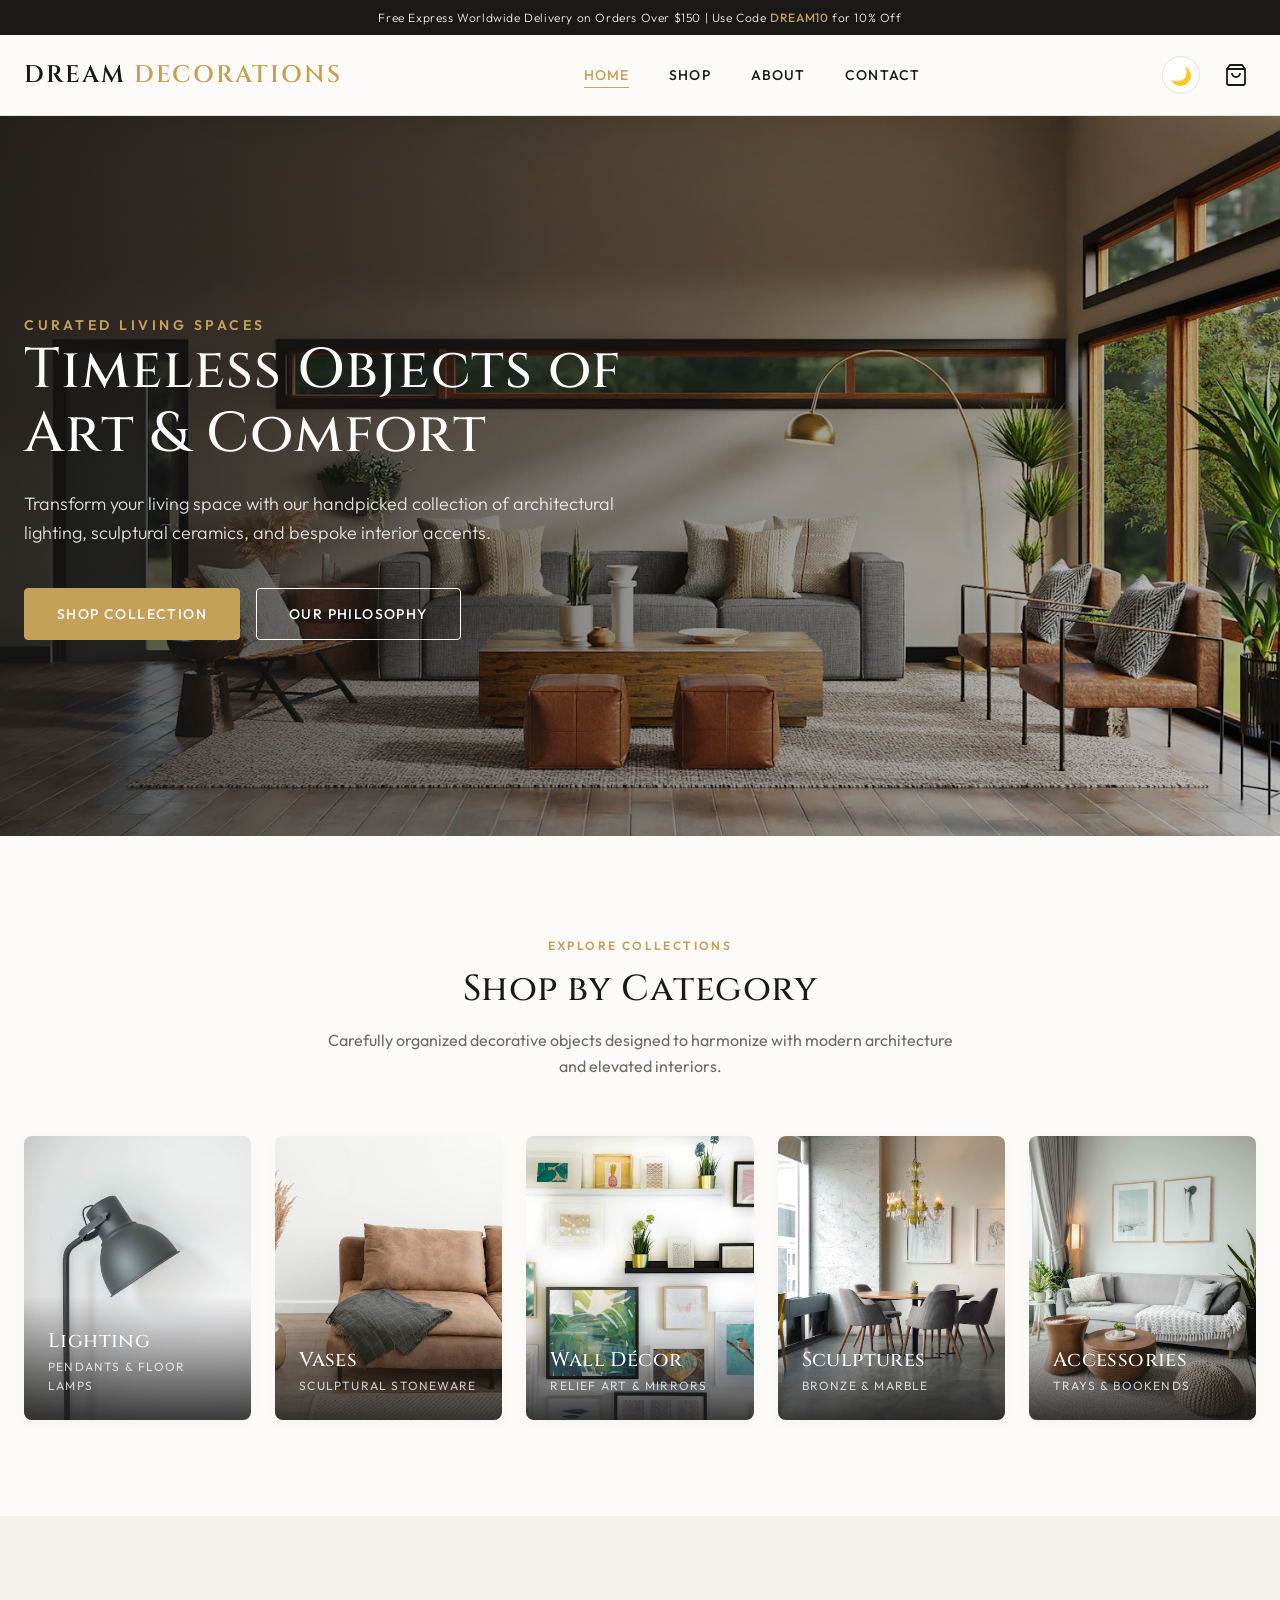
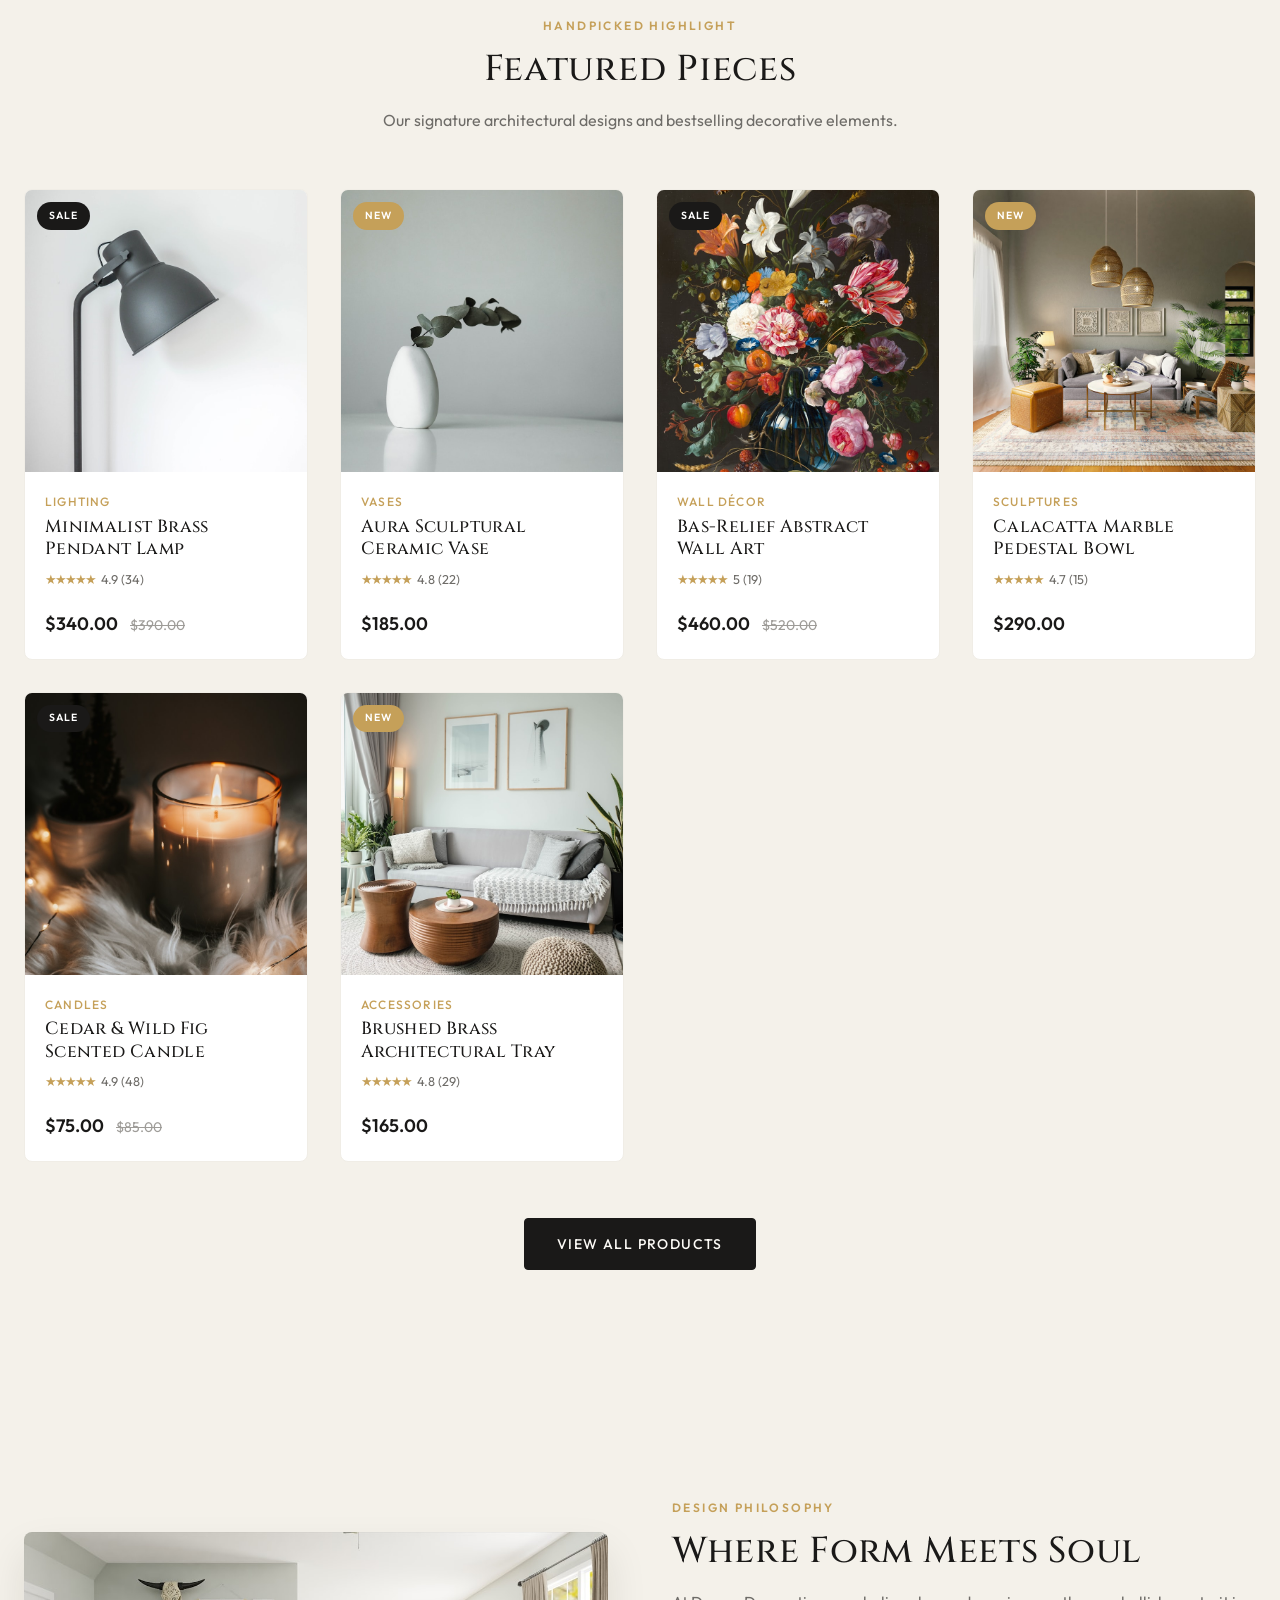
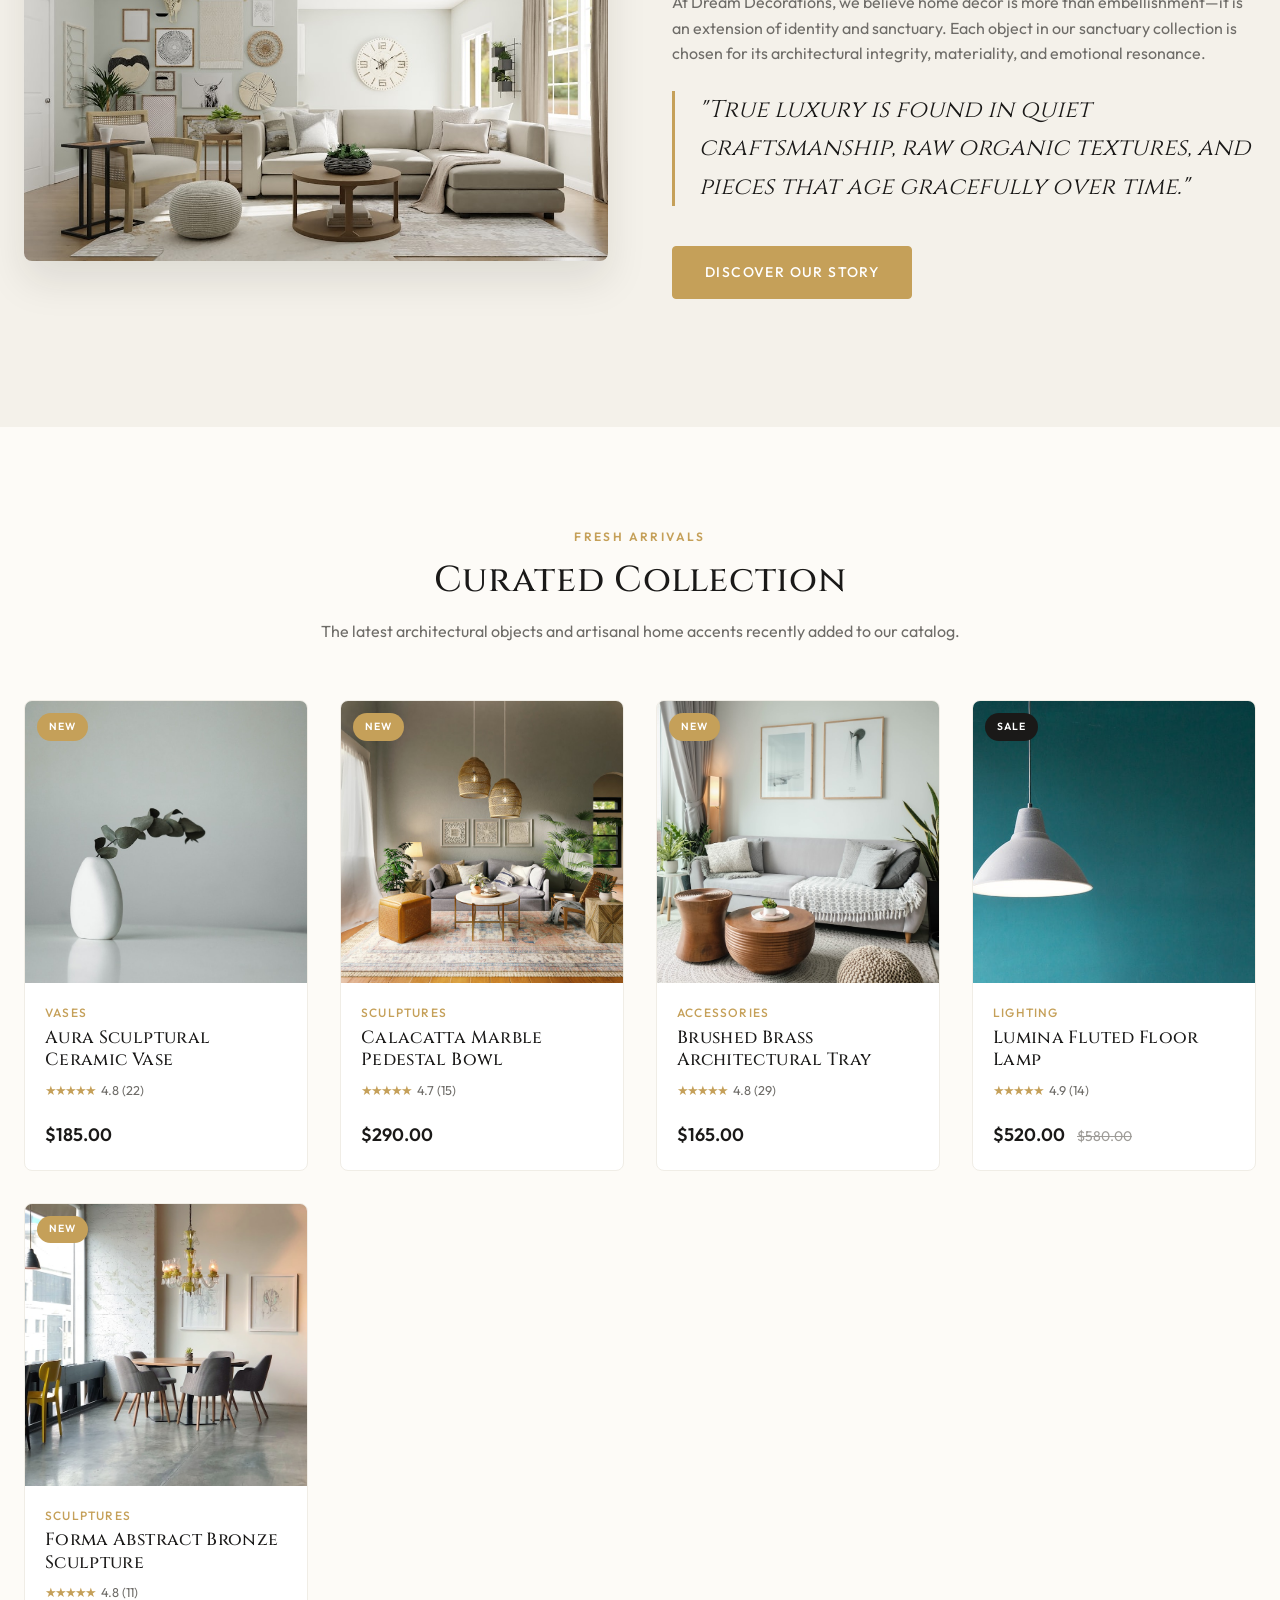
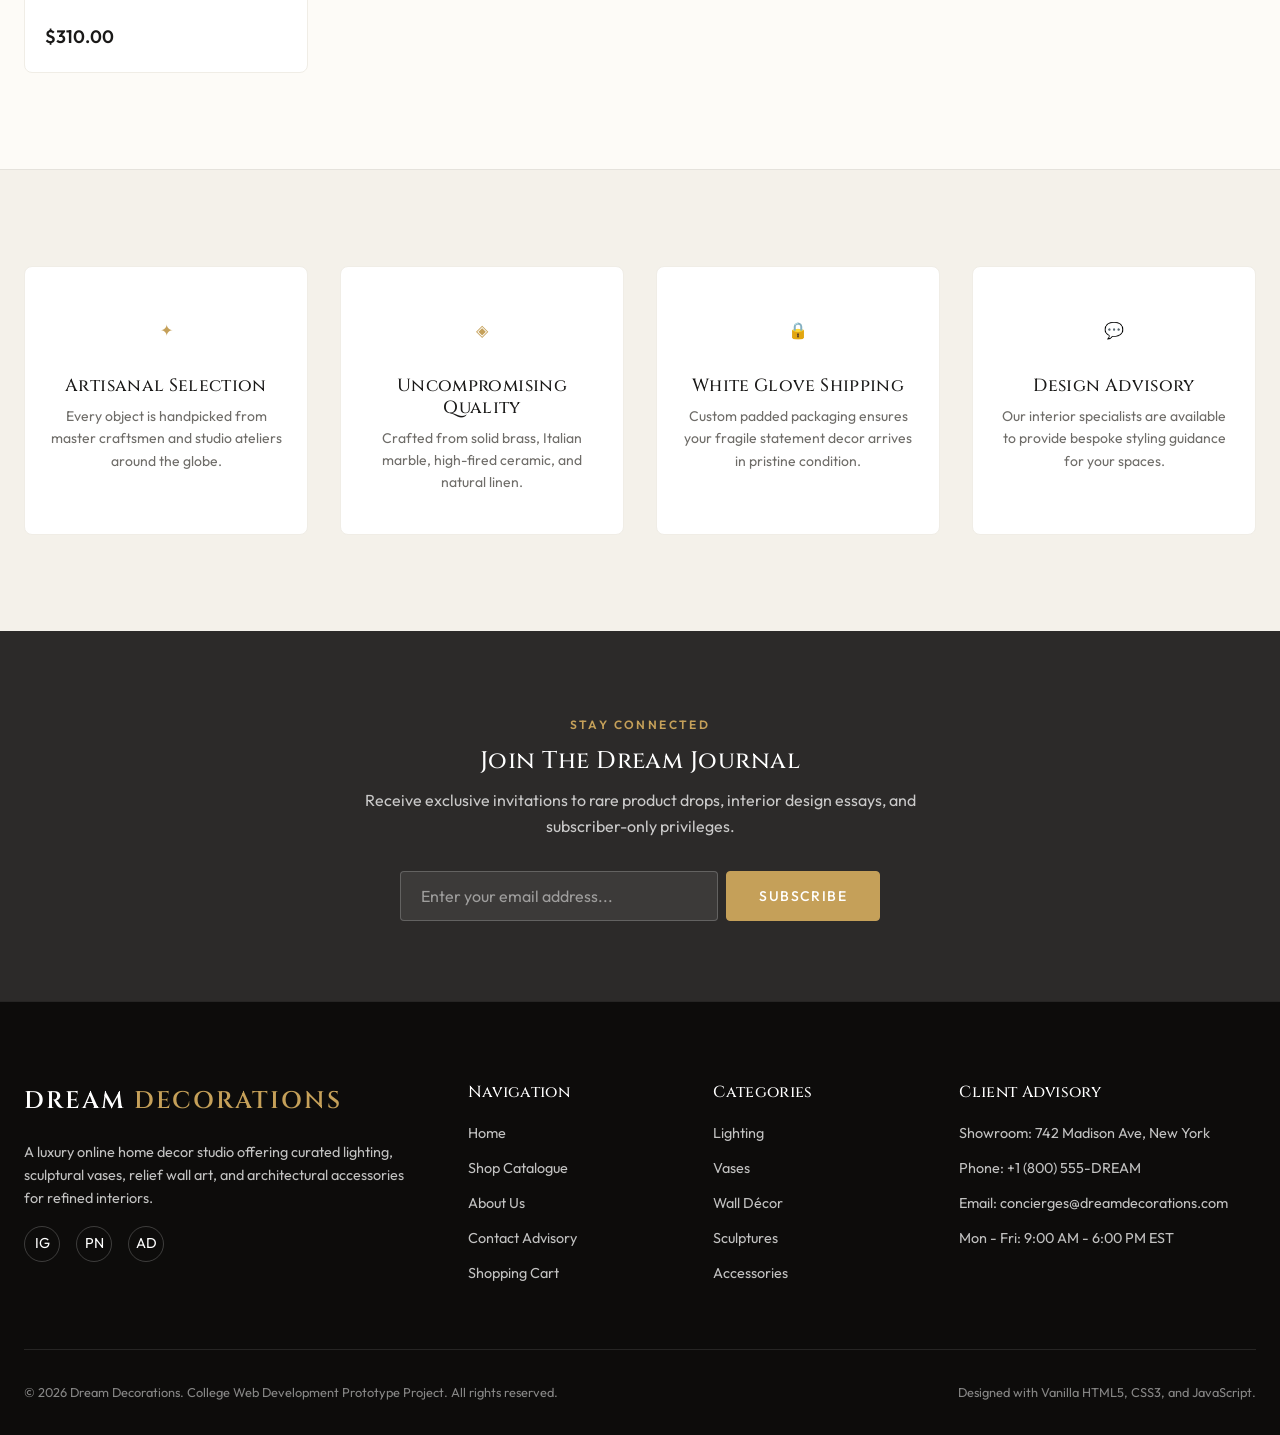
==== index.html @ 6056f44d "Add Dream Decorations website" ====
<!DOCTYPE html>
<html lang="en">
<head>
    <meta charset="UTF-8">
    <meta name="viewport" content="width=device-width, initial-scale=1.0">
    <title>Dream Decorations | Luxury Home Décor & Statement Interiors</title>
    <meta name="description" content="Discover curated decorative lighting, hand-crafted vases, architectural wall art, and luxury home accessories at Dream Decorations.">
    <link rel="stylesheet" href="css/style.css">
</head>
<body>

    <!-- Announcement Bar -->
    <div class="top-bar">
        Free Express Worldwide Delivery on Orders Over $150 | Use Code <strong>DREAM10</strong> for 10% Off
    </div>

    <!-- Header Navigation -->
    <header class="site-header">
        <div class="container">
            <nav class="navbar">
                <a href="index.html" class="brand-logo">
                    DREAM <span>DECORATIONS</span>
                </a>

                <ul class="nav-links">
                    <li><a href="index.html" class="nav-link active">Home</a></li>
                    <li><a href="shop.html" class="nav-link">Shop</a></li>
                    <li><a href="about.html" class="nav-link">About</a></li>
                    <li><a href="contact.html" class="nav-link">Contact</a></li>
                </ul>

                <div class="header-actions">
                    <button class="theme-toggle-btn" aria-label="Toggle Dark Mode" title="Toggle Dark Mode">🌙</button>
                    <a href="cart.html" class="cart-icon-btn" aria-label="Shopping Cart">
                        <svg viewBox="0 0 24 24">
                            <path d="M6 2L3 6v14a2 2 0 002 2h14a2 2 0 002-2V6l-3-4H6zM3 6h18M16 10a4 4 0 01-8 0"/>
                        </svg>
                        <span class="cart-badge">0</span>
                    </a>

                    <div class="mobile-nav-toggle" id="mobile-drawer-toggle" aria-label="Toggle Navigation Menu">
                        <span></span>
                        <span></span>
                        <span></span>
                    </div>
                </div>
            </nav>
        </div>
    </header>

    <!-- Mobile Drawer & Backdrop -->
    <div class="drawer-backdrop" id="drawer-backdrop"></div>
    <div class="mobile-nav-drawer" id="mobile-drawer">
        <div class="drawer-header">
            <a href="index.html" class="brand-logo" style="font-size: 1.2rem;">DREAM <span>DECOR</span></a>
            <button class="theme-toggle-btn" aria-label="Toggle Dark Mode" title="Toggle Dark Mode">🌙</button>
            <button class="drawer-close" id="mobile-drawer-close" aria-label="Close menu">✕</button>
        </div>
        <nav class="mobile-nav-links">
            <a href="index.html" class="mobile-nav-link active">Home</a>
            <a href="shop.html" class="mobile-nav-link">Shop Collection</a>
            <a href="about.html" class="mobile-nav-link">Our Story</a>
            <a href="contact.html" class="mobile-nav-link">Contact Us</a>
            <a href="cart.html" class="mobile-nav-link">Shopping Cart</a>
        </nav>
    </div>

    <main>
        <!-- Hero Section -->
        <section class="hero">
            <img src="assets/images/hero-bg.jpg" alt="Luxury living room interior with Dream Decorations statement pieces" class="hero-bg">
            <div class="hero-overlay"></div>
            <div class="container">
                <div class="hero-content">
                    <span class="hero-subtitle">Curated Living Spaces</span>
                    <h1 class="hero-title">Timeless Objects of Art & Comfort</h1>
                    <p class="hero-text">Transform your living space with our handpicked collection of architectural lighting, sculptural ceramics, and bespoke interior accents.</p>
                    <div class="hero-actions">
                        <a href="shop.html" class="btn btn-gold">Shop Collection</a>
                        <a href="about.html" class="btn btn-secondary">Our Philosophy</a>
                    </div>
                </div>
            </div>
        </section>

        <!-- Featured Categories Section -->
        <section class="section">
            <div class="container">
                <div class="section-header">
                    <span class="section-tag">Explore Collections</span>
                    <h2 class="section-title">Shop by Category</h2>
                    <p class="section-desc">Carefully organized decorative objects designed to harmonize with modern architecture and elevated interiors.</p>
                </div>

                <div class="category-grid">
                    <a href="shop.html?category=Lighting" class="category-card">
                        <img src="assets/images/category-lighting.jpg" alt="Decorative Lighting" loading="lazy">
                        <div class="category-overlay">
                            <h3 class="category-name">Lighting</h3>
                            <span class="category-count">Pendants & Floor Lamps</span>
                        </div>
                    </a>
                    <a href="shop.html?category=Vases" class="category-card">
                        <img src="assets/images/category-vases.jpg" alt="Ceramic Vases" loading="lazy">
                        <div class="category-overlay">
                            <h3 class="category-name">Vases</h3>
                            <span class="category-count">Sculptural Stoneware</span>
                        </div>
                    </a>
                    <a href="shop.html?category=Wall%20D%C3%A9cor" class="category-card">
                        <img src="assets/images/category-wall-decor.jpg" alt="Wall Décor" loading="lazy">
                        <div class="category-overlay">
                            <h3 class="category-name">Wall Décor</h3>
                            <span class="category-count">Relief Art & Mirrors</span>
                        </div>
                    </a>
                    <a href="shop.html?category=Sculptures" class="category-card">
                        <img src="assets/images/category-sculptures.jpg" alt="Art Sculptures" loading="lazy">
                        <div class="category-overlay">
                            <h3 class="category-name">Sculptures</h3>
                            <span class="category-count">Bronze & Marble</span>
                        </div>
                    </a>
                    <a href="shop.html?category=Accessories" class="category-card">
                        <img src="assets/images/category-accessories.jpg" alt="Home Accessories" loading="lazy">
                        <div class="category-overlay">
                            <h3 class="category-name">Accessories</h3>
                            <span class="category-count">Trays & Bookends</span>
                        </div>
                    </a>
                </div>
            </div>
        </section>

        <!-- Featured Products Section -->
        <section class="section" style="background-color: var(--color-bg-secondary);">
            <div class="container">
                <div class="section-header">
                    <span class="section-tag">Handpicked Highlight</span>
                    <h2 class="section-title">Featured Pieces</h2>
                    <p class="section-desc">Our signature architectural designs and bestselling decorative elements.</p>
                </div>

                <div class="product-grid" id="featured-products-grid"></div>

                <div style="text-align: center; margin-top: 3.5rem;">
                    <a href="shop.html" class="btn btn-primary">View All Products</a>
                </div>
            </div>
        </section>

        <!-- Editorial Brand Story Section -->
        <section class="section editorial-section">
            <div class="container">
                <div class="editorial-grid">
                    <div class="editorial-image-wrap">
                        <img src="assets/images/about-story.jpg" alt="Dream Decorations studio design aesthetic" loading="lazy">
                    </div>
                    <div class="editorial-content">
                        <span class="section-tag">Design Philosophy</span>
                        <h2 class="section-title">Where Form Meets Soul</h2>
                        <p class="section-desc" style="text-align: left; margin: 0 0 1rem 0;">
                            At Dream Decorations, we believe home decor is more than embellishment—it is an extension of identity and sanctuary. Each object in our sanctuary collection is chosen for its architectural integrity, materiality, and emotional resonance.
                        </p>
                        <blockquote class="editorial-quote">
                            "True luxury is found in quiet craftsmanship, raw organic textures, and pieces that age gracefully over time."
                        </blockquote>
                        <a href="about.html" class="btn btn-gold" style="margin-top: 1rem;">Discover Our Story</a>
                    </div>
                </div>
            </div>
        </section>

        <!-- New Arrivals Section -->
        <section class="section">
            <div class="container">
                <div class="section-header">
                    <span class="section-tag">Fresh Arrivals</span>
                    <h2 class="section-title">Curated Collection</h2>
                    <p class="section-desc">The latest architectural objects and artisanal home accents recently added to our catalog.</p>
                </div>

                <div class="product-grid" id="new-arrivals-grid"></div>
            </div>
        </section>

        <!-- Service Benefits Grid -->
        <section class="section" style="background-color: var(--color-bg-secondary); border-top: 1px solid var(--color-border);">
            <div class="container">
                <div class="benefits-grid">
                    <div class="benefit-card">
                        <div class="benefit-icon">✦</div>
                        <h3 class="benefit-title">Artisanal Selection</h3>
                        <p class="benefit-text">Every object is handpicked from master craftsmen and studio ateliers around the globe.</p>
                    </div>
                    <div class="benefit-card">
                        <div class="benefit-icon">◈</div>
                        <h3 class="benefit-title">Uncompromising Quality</h3>
                        <p class="benefit-text">Crafted from solid brass, Italian marble, high-fired ceramic, and natural linen.</p>
                    </div>
                    <div class="benefit-card">
                        <div class="benefit-icon">🔒</div>
                        <h3 class="benefit-title">White Glove Shipping</h3>
                        <p class="benefit-text">Custom padded packaging ensures your fragile statement decor arrives in pristine condition.</p>
                    </div>
                    <div class="benefit-card">
                        <div class="benefit-icon">💬</div>
                        <h3 class="benefit-title">Design Advisory</h3>
                        <p class="benefit-text">Our interior specialists are available to provide bespoke styling guidance for your spaces.</p>
                    </div>
                </div>
            </div>
        </section>

        <!-- Newsletter Subscription Section -->
        <section class="newsletter-section">
            <div class="container">
                <div class="newsletter-box">
                    <span class="section-tag" style="color: var(--color-accent-gold);">Stay Connected</span>
                    <h2>Join The Dream Journal</h2>
                    <p>Receive exclusive invitations to rare product drops, interior design essays, and subscriber-only privileges.</p>
                    <form class="newsletter-form" id="newsletter-form">
                        <input type="email" class="newsletter-input" placeholder="Enter your email address..." required>
                        <button type="submit" class="btn btn-gold">Subscribe</button>
                    </form>
                </div>
            </div>
        </section>
    </main>

    <!-- Footer -->
    <footer class="site-footer">
        <div class="container">
            <div class="footer-grid">
                <div class="footer-brand">
                    <a href="index.html" class="brand-logo">DREAM <span>DECORATIONS</span></a>
                    <p>A luxury online home decor studio offering curated lighting, sculptural vases, relief wall art, and architectural accessories for refined interiors.</p>
                    <div class="social-links">
                        <a href="#" class="social-link" aria-label="Instagram">IG</a>
                        <a href="#" class="social-link" aria-label="Pinterest">PN</a>
                        <a href="#" class="social-link" aria-label="Architectural Digest">AD</a>
                    </div>
                </div>

                <div>
                    <h4 class="footer-title">Navigation</h4>
                    <ul class="footer-links">
                        <li><a href="index.html">Home</a></li>
                        <li><a href="shop.html">Shop Catalogue</a></li>
                        <li><a href="about.html">About Us</a></li>
                        <li><a href="contact.html">Contact Advisory</a></li>
                        <li><a href="cart.html">Shopping Cart</a></li>
                    </ul>
                </div>

                <div>
                    <h4 class="footer-title">Categories</h4>
                    <ul class="footer-links">
                        <li><a href="shop.html?category=Lighting">Lighting</a></li>
                        <li><a href="shop.html?category=Vases">Vases</a></li>
                        <li><a href="shop.html?category=Wall%20D%C3%A9cor">Wall Décor</a></li>
                        <li><a href="shop.html?category=Sculptures">Sculptures</a></li>
                        <li><a href="shop.html?category=Accessories">Accessories</a></li>
                    </ul>
                </div>

                <div>
                    <h4 class="footer-title">Client Advisory</h4>
                    <ul class="footer-links">
                        <li><span>Showroom: 742 Madison Ave, New York</span></li>
                        <li><span>Phone: +1 (800) 555-DREAM</span></li>
                        <li><span>Email: concierges@dreamdecorations.com</span></li>
                        <li><span>Mon - Fri: 9:00 AM - 6:00 PM EST</span></li>
                    </ul>
                </div>
            </div>

            <div class="footer-bottom">
                <p>&copy; 2026 Dream Decorations. College Web Development Prototype Project. All rights reserved.</p>
                <p>Designed with Vanilla HTML5, CSS3, and JavaScript.</p>
            </div>
        </div>
    </footer>

    <!-- JavaScript Scripts -->
    <script src="js/products.js"></script>
    <script src="js/cart.js"></script>
    <script src="js/main.js"></script>
</body>
</html>
---- css/style.css ----
/* ==========================================================================
   DREAM DECORATIONS - Luxury Home Décor Design System
   ========================================================================== */

/* Google Fonts Import */
@import url('https://fonts.googleapis.com/css2?family=Cinzel:wght@400;500;600;700&family=Outfit:wght@300;400;500;600;700&display=swap');

:root {
    /* Light Mode Color Palette (Default) */
    --color-bg-primary: #FDFBF7;
    --color-bg-secondary: #F4F1EA;
    --color-bg-card: #FFFFFF;
    --color-text-primary: #1A1918;
    --color-text-muted: #6E6C68;
    --color-text-light: #9E9C98;
    --color-accent-gold: #C5A059;
    --color-accent-gold-hover: #A37F38;
    --color-accent-dark: #2C2A29;
    --color-border: #E5E2DC;
    --color-border-light: #F0EDE6;
    --color-success: #3B7A57;
    --color-error: #B23B3B;

    /* Typography */
    --font-heading: 'Cinzel', serif;
    --font-body: 'Outfit', -apple-system, BlinkMacSystemFont, sans-serif;

    /* Shadows & Effects */
    --shadow-sm: 0 4px 12px rgba(26, 25, 24, 0.03);
    --shadow-md: 0 10px 30px rgba(26, 25, 24, 0.06);
    --shadow-lg: 0 20px 40px rgba(26, 25, 24, 0.1);
    --transition-smooth: all 0.3s cubic-bezier(0.16, 1, 0.3, 1);
    --radius-sm: 4px;
    --radius-md: 8px;
    --radius-lg: 16px;
    --radius-pill: 9999px;
}

/* Dark Mode Theme Variables Overrides */
[data-theme="dark"] {
    --color-bg-primary: #121110;
    --color-bg-secondary: #1A1917;
    --color-bg-card: #22201E;
    --color-text-primary: #F7F4EE;
    --color-text-muted: #B0ACAB;
    --color-text-light: #7E7B77;
    --color-border: #363330;
    --color-border-light: #2A2825;
    --color-accent-dark: #121110;
    --shadow-sm: 0 4px 12px rgba(0, 0, 0, 0.25);
    --shadow-md: 0 10px 30px rgba(0, 0, 0, 0.45);
    --shadow-lg: 0 20px 40px rgba(0, 0, 0, 0.65);
}

/* Dark Mode Tweaks */
[data-theme="dark"] .site-header {
    background-color: rgba(18, 17, 16, 0.95);
}

[data-theme="dark"] .top-bar {
    background-color: #090908;
    border-bottom: 1px solid #22201E;
}

[data-theme="dark"] .pill-btn:not(.active) {
    background-color: #22201E;
    color: #F7F4EE;
    border-color: #363330;
}

[data-theme="dark"] .form-control,
[data-theme="dark"] .search-input,
[data-theme="dark"] .sort-select {
    background-color: #1A1917;
    color: #F7F4EE;
    border-color: #363330;
}

[data-theme="dark"] .form-control:focus,
[data-theme="dark"] .search-input:focus,
[data-theme="dark"] .sort-select:focus {
    background-color: #22201E;
}

/* ==========================================================================
   Global Resets & Base Styles
   ========================================================================== */

*, *::before, *::after {
    box-sizing: border-box;
    margin: 0;
    padding: 0;
}

html {
    scroll-behavior: smooth;
    font-size: 16px;
}

body {
    background-color: var(--color-bg-primary);
    color: var(--color-text-primary);
    font-family: var(--font-body);
    font-weight: 400;
    line-height: 1.6;
    -webkit-font-smoothing: antialiased;
    overflow-x: hidden;
    transition: background-color 0.4s ease, color 0.4s ease;
}

a {
    color: inherit;
    text-decoration: none;
    transition: var(--transition-smooth);
}

img {
    max-width: 100%;
    height: auto;
    display: block;
}

button, input, select, textarea {
    font-family: inherit;
    font-size: inherit;
    color: inherit;
}

button {
    cursor: pointer;
    border: none;
    background: none;
}

ul {
    list-style: none;
}

/* Typography Helpers */
h1, h2, h3, h4, h5, h6 {
    font-family: var(--font-heading);
    font-weight: 500;
    line-height: 1.25;
    letter-spacing: 0.02em;
    color: var(--color-text-primary);
}

.text-gold {
    color: var(--color-accent-gold);
}

.text-muted {
    color: var(--color-text-muted);
}

.section-tag {
    display: inline-block;
    font-family: var(--font-body);
    font-size: 0.75rem;
    font-weight: 600;
    text-transform: uppercase;
    letter-spacing: 0.2em;
    color: var(--color-accent-gold);
    margin-bottom: 0.75rem;
}

.section-title {
    font-size: 2.25rem;
    margin-bottom: 1rem;
}

@media (max-width: 768px) {
    .section-title {
        font-size: 1.75rem;
    }
}

.section-desc {
    max-width: 640px;
    margin-left: auto;
    margin-right: auto;
    color: var(--color-text-muted);
    font-size: 1rem;
}

.container {
    width: 100%;
    max-width: 1280px;
    margin: 0 auto;
    padding: 0 1.5rem;
}

/* Buttons */
.btn {
    display: inline-flex;
    align-items: center;
    justify-content: center;
    gap: 0.5rem;
    padding: 0.875rem 2rem;
    font-size: 0.875rem;
    font-weight: 500;
    letter-spacing: 0.1em;
    text-transform: uppercase;
    border-radius: var(--radius-sm);
    transition: var(--transition-smooth);
    white-space: nowrap;
}

.btn-primary {
    background-color: var(--color-text-primary);
    color: var(--color-bg-primary);
    border: 1px solid var(--color-text-primary);
}

.btn-primary:hover {
    background-color: var(--color-accent-gold);
    border-color: var(--color-accent-gold);
    color: #FFFFFF;
}

.btn-secondary {
    background-color: transparent;
    color: var(--color-text-primary);
    border: 1px solid var(--color-text-primary);
}

.btn-secondary:hover {
    background-color: var(--color-text-primary);
    color: var(--color-bg-primary);
}

.btn-gold {
    background-color: var(--color-accent-gold);
    color: #FFFFFF;
    border: 1px solid var(--color-accent-gold);
}

.btn-gold:hover {
    background-color: var(--color-accent-gold-hover);
    border-color: var(--color-accent-gold-hover);
}

.btn-sm {
    padding: 0.5rem 1.25rem;
    font-size: 0.75rem;
}

.btn-block {
    width: 100%;
}

/* Theme Toggle Button */
.theme-toggle-btn {
    display: inline-flex;
    align-items: center;
    justify-content: center;
    width: 38px;
    height: 38px;
    border-radius: 50%;
    border: 1px solid var(--color-border);
    background-color: var(--color-bg-card);
    color: var(--color-text-primary);
    cursor: pointer;
    font-size: 1.1rem;
    transition: var(--transition-smooth);
}

.theme-toggle-btn:hover {
    border-color: var(--color-accent-gold);
    color: var(--color-accent-gold);
    transform: rotate(15deg);
}

/* ==========================================================================
   Header & Navigation
   ========================================================================== */

.top-bar {
    background-color: var(--color-text-primary);
    color: var(--color-bg-secondary);
    font-size: 0.75rem;
    letter-spacing: 0.05em;
    padding: 0.5rem 1rem;
    text-align: center;
    font-weight: 300;
}

.top-bar strong {
    color: var(--color-accent-gold);
    font-weight: 500;
}

.site-header {
    position: sticky;
    top: 0;
    z-index: 100;
    background-color: rgba(253, 251, 247, 0.95);
    backdrop-filter: blur(12px);
    border-bottom: 1px solid var(--color-border);
    transition: var(--transition-smooth);
}

.navbar {
    display: flex;
    align-items: center;
    justify-content: space-between;
    height: 80px;
}

.brand-logo {
    font-family: var(--font-heading);
    font-size: 1.5rem;
    font-weight: 600;
    letter-spacing: 0.08em;
    color: var(--color-text-primary);
    display: flex;
    align-items: center;
    gap: 0.5rem;
}

.brand-logo span {
    color: var(--color-accent-gold);
}

.nav-links {
    display: flex;
    align-items: center;
    gap: 2.5rem;
}

.nav-link {
    font-size: 0.875rem;
    font-weight: 500;
    letter-spacing: 0.08em;
    text-transform: uppercase;
    color: var(--color-text-primary);
    position: relative;
    padding: 0.25rem 0;
}

.nav-link::after {
    content: '';
    position: absolute;
    bottom: 0;
    left: 0;
    width: 0%;
    height: 1px;
    background-color: var(--color-accent-gold);
    transition: var(--transition-smooth);
}

.nav-link:hover::after,
.nav-link.active::after {
    width: 100%;
}

.nav-link.active {
    color: var(--color-accent-gold);
}

.header-actions {
    display: flex;
    align-items: center;
    gap: 1rem;
}

.cart-icon-btn {
    position: relative;
    padding: 0.5rem;
    display: flex;
    align-items: center;
    justify-content: center;
    color: var(--color-text-primary);
    transition: var(--transition-smooth);
}

.cart-icon-btn:hover {
    color: var(--color-accent-gold);
}

.cart-icon-btn svg {
    width: 24px;
    height: 24px;
    fill: none;
    stroke: currentColor;
    stroke-width: 1.8;
}

.cart-badge {
    position: absolute;
    top: 2px;
    right: 0px;
    background-color: var(--color-accent-gold);
    color: #FFFFFF;
    font-size: 0.65rem;
    font-weight: 700;
    width: 18px;
    height: 18px;
    border-radius: 50%;
    display: flex;
    align-items: center;
    justify-content: center;
    transition: var(--transition-smooth);
}

.cart-badge:not(.has-items) {
    display: none;
}

.mobile-nav-toggle {
    display: none;
    flex-direction: column;
    gap: 5px;
    width: 28px;
    cursor: pointer;
}

.mobile-nav-toggle span {
    display: block;
    height: 2px;
    width: 100%;
    background-color: var(--color-text-primary);
    transition: var(--transition-smooth);
}

/* Mobile Drawer */
.mobile-nav-drawer {
    position: fixed;
    top: 0;
    right: -100%;
    width: 300px;
    height: 100vh;
    background-color: var(--color-bg-primary);
    z-index: 200;
    padding: 2.5rem 2rem;
    box-shadow: var(--shadow-lg);
    transition: var(--transition-smooth);
    display: flex;
    flex-direction: column;
}

.mobile-nav-drawer.open {
    right: 0;
}

.drawer-header {
    display: flex;
    align-items: center;
    justify-content: space-between;
    margin-bottom: 2.5rem;
}

.drawer-close {
    font-size: 1.5rem;
    color: var(--color-text-primary);
}

.mobile-nav-links {
    display: flex;
    flex-direction: column;
    gap: 1.5rem;
}

.mobile-nav-link {
    font-family: var(--font-heading);
    font-size: 1.25rem;
    color: var(--color-text-primary);
}

.mobile-nav-link.active {
    color: var(--color-accent-gold);
}

.drawer-backdrop {
    position: fixed;
    top: 0;
    left: 0;
    width: 100vw;
    height: 100vh;
    background-color: rgba(0, 0, 0, 0.4);
    backdrop-filter: blur(4px);
    z-index: 150;
    opacity: 0;
    visibility: hidden;
    transition: var(--transition-smooth);
}

.drawer-backdrop.active {
    opacity: 1;
    visibility: visible;
}

@media (max-width: 992px) {
    .nav-links {
        display: none;
    }
    .mobile-nav-toggle {
        display: flex;
    }
}

/* ==========================================================================
   Hero Section
   ========================================================================== */

.hero {
    position: relative;
    min-height: 80vh;
    display: flex;
    align-items: center;
    background-color: var(--color-bg-secondary);
    overflow: hidden;
}

.hero-bg {
    position: absolute;
    top: 0;
    left: 0;
    width: 100%;
    height: 100%;
    object-fit: cover;
    object-position: center;
    filter: brightness(0.85);
}

.hero-overlay {
    position: absolute;
    top: 0;
    left: 0;
    width: 100%;
    height: 100%;
    background: linear-gradient(90deg, rgba(26,25,24,0.7) 0%, rgba(26,25,24,0.3) 60%, rgba(26,25,24,0.1) 100%);
}

.hero-content {
    position: relative;
    z-index: 2;
    max-width: 650px;
    color: #FFFFFF;
    padding: 4rem 0;
}

.hero-subtitle {
    color: var(--color-accent-gold);
    font-size: 0.875rem;
    font-weight: 600;
    text-transform: uppercase;
    letter-spacing: 0.25em;
    margin-bottom: 1rem;
}

.hero-title {
    color: #FFFFFF;
    font-size: 3.5rem;
    font-weight: 500;
    line-height: 1.15;
    margin-bottom: 1.5rem;
}

.hero-text {
    font-size: 1.125rem;
    color: rgba(255, 255, 255, 0.85);
    margin-bottom: 2.5rem;
    font-weight: 300;
}

.hero-actions {
    display: flex;
    gap: 1rem;
    flex-wrap: wrap;
}

.hero-actions .btn-secondary {
    color: #FFFFFF;
    border-color: #FFFFFF;
}

.hero-actions .btn-secondary:hover {
    background-color: #FFFFFF;
    color: var(--color-text-primary);
}

@media (max-width: 768px) {
    .hero {
        min-height: 70vh;
    }
    .hero-title {
        font-size: 2.25rem;
    }
    .hero-text {
        font-size: 1rem;
    }
}

/* ==========================================================================
   Featured Categories Section
   ========================================================================== */

.section {
    padding: 6rem 0;
}

.section-header {
    text-align: center;
    margin-bottom: 3.5rem;
}

.category-grid {
    display: grid;
    grid-template-columns: repeat(auto-fit, minmax(200px, 1fr));
    gap: 1.5rem;
}

.category-card {
    position: relative;
    aspect-ratio: 4/5;
    border-radius: var(--radius-md);
    overflow: hidden;
    display: block;
    box-shadow: var(--shadow-sm);
    transition: var(--transition-smooth);
}

.category-card:hover {
    transform: translateY(-6px);
    box-shadow: var(--shadow-lg);
}

.category-card img {
    width: 100%;
    height: 100%;
    object-fit: cover;
    transition: transform 0.6s cubic-bezier(0.16, 1, 0.3, 1);
}

.category-card:hover img {
    transform: scale(1.06);
}

.category-overlay {
    position: absolute;
    bottom: 0;
    left: 0;
    right: 0;
    padding: 2rem 1.5rem 1.5rem;
    background: linear-gradient(to top, rgba(26,25,24,0.85) 0%, rgba(26,25,24,0) 100%);
    color: #FFFFFF;
    display: flex;
    flex-direction: column;
    justify-content: flex-end;
}

.category-name {
    font-family: var(--font-heading);
    font-size: 1.25rem;
    color: #FFFFFF;
    margin-bottom: 0.25rem;
}

.category-count {
    font-size: 0.75rem;
    color: rgba(255, 255, 255, 0.75);
    text-transform: uppercase;
    letter-spacing: 0.1em;
}

/* ==========================================================================
   Product Cards & Grid
   ========================================================================== */

.product-grid {
    display: grid;
    grid-template-columns: repeat(4, 1fr);
    gap: 2rem;
}

@media (max-width: 1024px) {
    .product-grid {
        grid-template-columns: repeat(3, 1fr);
    }
}

@media (max-width: 768px) {
    .product-grid {
        grid-template-columns: repeat(2, 1fr);
        gap: 1.25rem;
    }
}

@media (max-width: 480px) {
    .product-grid {
        grid-template-columns: 1fr;
    }
}

.product-card {
    background-color: var(--color-bg-card);
    border-radius: var(--radius-md);
    border: 1px solid var(--color-border-light);
    overflow: hidden;
    display: flex;
    flex-direction: column;
    transition: var(--transition-smooth);
    position: relative;
}

.product-card:hover {
    box-shadow: var(--shadow-md);
    border-color: var(--color-border);
    transform: translateY(-4px);
}

.product-badge {
    position: absolute;
    top: 12px;
    left: 12px;
    z-index: 10;
    background-color: var(--color-accent-gold);
    color: #FFFFFF;
    font-size: 0.65rem;
    font-weight: 600;
    text-transform: uppercase;
    letter-spacing: 0.1em;
    padding: 0.35rem 0.75rem;
    border-radius: var(--radius-pill);
}

.product-badge.badge-sale {
    background-color: var(--color-text-primary);
}

.product-image-wrap {
    position: relative;
    aspect-ratio: 1;
    overflow: hidden;
    background-color: var(--color-bg-secondary);
}

.product-image-wrap img {
    width: 100%;
    height: 100%;
    object-fit: cover;
    transition: transform 0.5s cubic-bezier(0.16, 1, 0.3, 1);
}

.product-card:hover .product-image-wrap img {
    transform: scale(1.05);
}

.product-actions-overlay {
    position: absolute;
    bottom: 12px;
    left: 12px;
    right: 12px;
    display: flex;
    gap: 0.5rem;
    opacity: 0;
    transform: translateY(10px);
    transition: var(--transition-smooth);
}

.product-card:hover .product-actions-overlay {
    opacity: 1;
    transform: translateY(0);
}

.product-actions-overlay .btn {
    flex: 1;
    box-shadow: var(--shadow-md);
}

.product-info {
    padding: 1.25rem;
    display: flex;
    flex-direction: column;
    flex-grow: 1;
}

.product-category {
    font-size: 0.75rem;
    text-transform: uppercase;
    letter-spacing: 0.1em;
    color: var(--color-accent-gold);
    margin-bottom: 0.25rem;
    font-weight: 500;
}

.product-name {
    font-family: var(--font-heading);
    font-size: 1.1rem;
    color: var(--color-text-primary);
    margin-bottom: 0.5rem;
    line-height: 1.3;
    transition: var(--transition-smooth);
}

.product-name a:hover {
    color: var(--color-accent-gold);
}

.product-rating {
    display: flex;
    align-items: center;
    gap: 0.35rem;
    font-size: 0.8rem;
    color: var(--color-text-muted);
    margin-bottom: 0.75rem;
}

.stars {
    color: var(--color-accent-gold);
    letter-spacing: -2px;
}

.product-price-wrap {
    margin-top: auto;
    display: flex;
    align-items: center;
    justify-content: space-between;
    padding-top: 0.5rem;
}

.product-price {
    font-size: 1.125rem;
    font-weight: 600;
    color: var(--color-text-primary);
}

.original-price {
    font-size: 0.875rem;
    color: var(--color-text-light);
    text-decoration: line-through;
    margin-left: 0.5rem;
    font-weight: 400;
}

/* ==========================================================================
   Brand & Editorial Story Section
   ========================================================================== */

.editorial-section {
    background-color: var(--color-bg-secondary);
    overflow: hidden;
}

.editorial-grid {
    display: grid;
    grid-template-columns: 1fr 1fr;
    gap: 4rem;
    align-items: center;
}

@media (max-width: 992px) {
    .editorial-grid {
        grid-template-columns: 1fr;
        gap: 2.5rem;
    }
}

.editorial-image-wrap {
    position: relative;
    border-radius: var(--radius-md);
    overflow: hidden;
    box-shadow: var(--shadow-lg);
}

.editorial-image-wrap img {
    width: 100%;
    height: 100%;
    object-fit: cover;
}

.editorial-content {
    padding: 2rem 0;
}

.editorial-quote {
    font-family: var(--font-heading);
    font-size: 1.5rem;
    font-style: italic;
    color: var(--color-text-primary);
    border-left: 3px solid var(--color-accent-gold);
    padding-left: 1.5rem;
    margin: 1.5rem 0;
}

/* ==========================================================================
   Service Benefits Section
   ========================================================================== */

.benefits-grid {
    display: grid;
    grid-template-columns: repeat(4, 1fr);
    gap: 2rem;
}

@media (max-width: 992px) {
    .benefits-grid {
        grid-template-columns: repeat(2, 1fr);
    }
}

@media (max-width: 480px) {
    .benefits-grid {
        grid-template-columns: 1fr;
    }
}

.benefit-card {
    background-color: var(--color-bg-card);
    padding: 2.5rem 1.5rem;
    text-align: center;
    border-radius: var(--radius-md);
    border: 1px solid var(--color-border-light);
    transition: var(--transition-smooth);
}

.benefit-card:hover {
    box-shadow: var(--shadow-md);
    border-color: var(--color-accent-gold);
    transform: translateY(-4px);
}

.benefit-icon {
    width: 48px;
    height: 48px;
    margin: 0 auto 1.25rem;
    color: var(--color-accent-gold);
    display: flex;
    align-items: center;
    justify-content: center;
}

.benefit-title {
    font-size: 1.1rem;
    margin-bottom: 0.5rem;
}

.benefit-text {
    font-size: 0.875rem;
    color: var(--color-text-muted);
}

/* ==========================================================================
   Newsletter Section
   ========================================================================== */

.newsletter-section {
    background-color: var(--color-accent-dark);
    color: #FFFFFF;
    text-align: center;
    padding: 5rem 1.5rem;
}

.newsletter-box {
    max-width: 600px;
    margin: 0 auto;
}

.newsletter-section h2 {
    color: #FFFFFF;
    margin-bottom: 0.75rem;
}

.newsletter-section p {
    color: rgba(255, 255, 255, 0.75);
    margin-bottom: 2rem;
}

.newsletter-form {
    display: flex;
    gap: 0.5rem;
    max-width: 480px;
    margin: 0 auto;
}

@media (max-width: 480px) {
    .newsletter-form {
        flex-direction: column;
    }
}

.newsletter-input {
    flex: 1;
    padding: 0.875rem 1.25rem;
    border-radius: var(--radius-sm);
    border: 1px solid rgba(255, 255, 255, 0.2);
    background-color: rgba(255, 255, 255, 0.08);
    color: #FFFFFF;
    outline: none;
    transition: var(--transition-smooth);
}

.newsletter-input:focus {
    border-color: var(--color-accent-gold);
    background-color: rgba(255, 255, 255, 0.15);
}

.newsletter-input::placeholder {
    color: rgba(255, 255, 255, 0.5);
}

/* ==========================================================================
   Shop Page Styles
   ========================================================================== */

.page-header {
    background-color: var(--color-bg-secondary);
    padding: 4rem 0;
    text-align: center;
    border-bottom: 1px solid var(--color-border);
}

.shop-controls-bar {
    display: flex;
    align-items: center;
    justify-content: space-between;
    gap: 1.5rem;
    margin-bottom: 2.5rem;
    flex-wrap: wrap;
}

.category-pills {
    display: flex;
    align-items: center;
    gap: 0.5rem;
    flex-wrap: wrap;
}

.pill-btn {
    padding: 0.5rem 1.25rem;
    font-size: 0.85rem;
    font-weight: 500;
    border-radius: var(--radius-pill);
    border: 1px solid var(--color-border);
    background-color: var(--color-bg-card);
    color: var(--color-text-primary);
    transition: var(--transition-smooth);
}

.pill-btn:hover,
.pill-btn.active {
    background-color: var(--color-text-primary);
    color: var(--color-bg-primary);
    border-color: var(--color-text-primary);
}

.shop-filters-right {
    display: flex;
    align-items: center;
    gap: 1rem;
    flex-wrap: wrap;
}

.search-box {
    position: relative;
    width: 240px;
}

.search-input {
    width: 100%;
    padding: 0.5rem 1rem 0.5rem 2.25rem;
    border-radius: var(--radius-pill);
    border: 1px solid var(--color-border);
    font-size: 0.85rem;
    background-color: var(--color-bg-card);
    outline: none;
}

.search-icon {
    position: absolute;
    left: 10px;
    top: 50%;
    transform: translateY(-50%);
    color: var(--color-text-muted);
    font-size: 0.85rem;
}

.sort-select {
    padding: 0.5rem 1.5rem 0.5rem 1rem;
    border-radius: var(--radius-pill);
    border: 1px solid var(--color-border);
    font-size: 0.85rem;
    background-color: var(--color-bg-card);
    outline: none;
    cursor: pointer;
}

.empty-state {
    text-align: center;
    padding: 5rem 1.5rem;
    grid-column: 1 / -1;
}

.empty-state-icon {
    font-size: 3rem;
    color: var(--color-text-light);
    margin-bottom: 1rem;
}

/* ==========================================================================
   Product Details Page
   ========================================================================== */

.breadcrumb {
    display: flex;
    align-items: center;
    gap: 0.5rem;
    font-size: 0.85rem;
    color: var(--color-text-muted);
    margin-bottom: 2.5rem;
}

.breadcrumb a:hover {
    color: var(--color-accent-gold);
}

.product-details-grid {
    display: grid;
    grid-template-columns: 1fr 1fr;
    gap: 4rem;
    margin-bottom: 5rem;
}

@media (max-width: 992px) {
    .product-details-grid {
        grid-template-columns: 1fr;
        gap: 2.5rem;
    }
}

.product-gallery {
    display: flex;
    flex-direction: column;
    gap: 1rem;
}

.main-image-frame {
    aspect-ratio: 1;
    border-radius: var(--radius-md);
    overflow: hidden;
    background-color: var(--color-bg-secondary);
    box-shadow: var(--shadow-sm);
    border: 1px solid var(--color-border-light);
}

.main-image-frame img {
    width: 100%;
    height: 100%;
    object-fit: cover;
}

.product-details-info {
    display: flex;
    flex-direction: column;
}

.details-category {
    font-size: 0.85rem;
    text-transform: uppercase;
    letter-spacing: 0.15em;
    color: var(--color-accent-gold);
    font-weight: 600;
    margin-bottom: 0.5rem;
}

.details-title {
    font-size: 2.5rem;
    margin-bottom: 0.75rem;
}

.details-rating {
    display: flex;
    align-items: center;
    gap: 0.5rem;
    margin-bottom: 1.5rem;
    font-size: 0.9rem;
}

.details-price-row {
    display: flex;
    align-items: baseline;
    gap: 1rem;
    margin-bottom: 2rem;
    padding-bottom: 1.5rem;
    border-bottom: 1px solid var(--color-border);
}

.details-price {
    font-size: 2rem;
    font-weight: 600;
    color: var(--color-text-primary);
}

.details-description {
    font-size: 1rem;
    color: var(--color-text-muted);
    margin-bottom: 2rem;
    line-height: 1.7;
}

.specs-box {
    background-color: var(--color-bg-secondary);
    padding: 1.25rem 1.5rem;
    border-radius: var(--radius-md);
    margin-bottom: 2rem;
}

.specs-item {
    display: flex;
    justify-content: space-between;
    font-size: 0.875rem;
    padding: 0.35rem 0;
}

.specs-item:not(:last-child) {
    border-bottom: 1px dashed var(--color-border);
}

.specs-label {
    color: var(--color-text-muted);
}

.specs-value {
    font-weight: 500;
}

.quantity-add-row {
    display: flex;
    gap: 1rem;
    margin-bottom: 2rem;
}

.qty-control {
    display: inline-flex;
    align-items: center;
    border: 1px solid var(--color-border);
    border-radius: var(--radius-sm);
    background-color: var(--color-bg-card);
}

.qty-btn {
    width: 40px;
    height: 48px;
    display: flex;
    align-items: center;
    justify-content: center;
    font-size: 1.2rem;
    color: var(--color-text-primary);
    transition: var(--transition-smooth);
}

.qty-btn:hover {
    background-color: var(--color-bg-secondary);
}

.qty-input {
    width: 50px;
    height: 48px;
    text-align: center;
    border: none;
    background: transparent;
    font-weight: 600;
    outline: none;
}

/* Feature bullets */
.details-features {
    margin-bottom: 2rem;
}

.details-features li {
    font-size: 0.9rem;
    color: var(--color-text-muted);
    margin-bottom: 0.5rem;
    position: relative;
    padding-left: 1.25rem;
}

.details-features li::before {
    content: '✦';
    position: absolute;
    left: 0;
    color: var(--color-accent-gold);
    font-size: 0.75rem;
}

/* ==========================================================================
   Shopping Cart Page
   ========================================================================== */

.cart-layout {
    display: grid;
    grid-template-columns: 2fr 1fr;
    gap: 3rem;
}

@media (max-width: 992px) {
    .cart-layout {
        grid-template-columns: 1fr;
    }
}

.cart-table-wrap {
    background-color: var(--color-bg-card);
    border-radius: var(--radius-md);
    border: 1px solid var(--color-border);
    overflow: hidden;
}

.cart-table {
    width: 100%;
    border-collapse: collapse;
}

.cart-table th {
    background-color: var(--color-bg-secondary);
    text-align: left;
    padding: 1rem 1.5rem;
    font-family: var(--font-heading);
    font-size: 0.85rem;
    font-weight: 600;
    letter-spacing: 0.05em;
    color: var(--color-text-muted);
}

.cart-table td {
    padding: 1.5rem;
    border-bottom: 1px solid var(--color-border-light);
    vertical-align: middle;
}

.cart-product-cell {
    display: flex;
    align-items: center;
    gap: 1.25rem;
}

.cart-thumb {
    width: 70px;
    height: 70px;
    border-radius: var(--radius-sm);
    object-fit: cover;
    background-color: var(--color-bg-secondary);
}

.cart-product-title {
    font-family: var(--font-heading);
    font-size: 1rem;
    color: var(--color-text-primary);
}

.cart-product-category {
    font-size: 0.75rem;
    color: var(--color-text-muted);
}

.remove-btn {
    color: var(--color-text-light);
    font-size: 1.2rem;
    padding: 0.25rem;
    transition: var(--transition-smooth);
}

.remove-btn:hover {
    color: var(--color-error);
}

/* Order Summary Box */
.summary-card {
    background-color: var(--color-bg-card);
    border-radius: var(--radius-md);
    border: 1px solid var(--color-border);
    padding: 2rem;
    position: sticky;
    top: 100px;
}

.summary-title {
    font-size: 1.25rem;
    margin-bottom: 1.5rem;
    padding-bottom: 1rem;
    border-bottom: 1px solid var(--color-border);
}

.summary-row {
    display: flex;
    justify-content: space-between;
    font-size: 0.95rem;
    margin-bottom: 1rem;
}

.summary-total-row {
    font-size: 1.25rem;
    font-weight: 600;
    padding-top: 1rem;
    margin-top: 1rem;
    border-top: 1px solid var(--color-border);
}

.shipping-progress-bar {
    background-color: var(--color-bg-secondary);
    border-radius: var(--radius-pill);
    height: 6px;
    overflow: hidden;
    margin: 0.5rem 0 1.5rem;
}

.shipping-progress-fill {
    height: 100%;
    background-color: var(--color-accent-gold);
    transition: width 0.4s ease;
}

.promo-form {
    display: flex;
    gap: 0.5rem;
    margin: 1.5rem 0;
}

.promo-input {
    flex: 1;
    padding: 0.6rem 1rem;
    border-radius: var(--radius-sm);
    border: 1px solid var(--color-border);
    font-size: 0.85rem;
    outline: none;
}

/* ==========================================================================
   About Page Styles
   ========================================================================== */

.about-hero {
    position: relative;
    padding: 6rem 0;
    background-color: var(--color-bg-secondary);
    text-align: center;
}

.values-grid {
    display: grid;
    grid-template-columns: repeat(4, 1fr);
    gap: 2rem;
}

@media (max-width: 992px) {
    .values-grid {
        grid-template-columns: repeat(2, 1fr);
    }
}

.value-card {
    background-color: var(--color-bg-card);
    padding: 2rem;
    border-radius: var(--radius-md);
    border: 1px solid var(--color-border-light);
}

.value-number {
    font-family: var(--font-heading);
    font-size: 2rem;
    color: var(--color-accent-gold);
    margin-bottom: 0.5rem;
}

/* ==========================================================================
   Contact Page Styles
   ========================================================================== */

.contact-grid {
    display: grid;
    grid-template-columns: 1fr 2fr;
    gap: 4rem;
}

@media (max-width: 992px) {
    .contact-grid {
        grid-template-columns: 1fr;
        gap: 3rem;
    }
}

.contact-info-cards {
    display: flex;
    flex-direction: column;
    gap: 1.5rem;
}

.info-card {
    background-color: var(--color-bg-card);
    padding: 1.5rem;
    border-radius: var(--radius-md);
    border: 1px solid var(--color-border);
    display: flex;
    align-items: flex-start;
    gap: 1.25rem;
}

.info-icon {
    color: var(--color-accent-gold);
    font-size: 1.5rem;
}

.contact-form-card {
    background-color: var(--color-bg-card);
    padding: 3rem;
    border-radius: var(--radius-md);
    border: 1px solid var(--color-border);
}

.form-group {
    margin-bottom: 1.5rem;
}

.form-label {
    display: block;
    font-size: 0.85rem;
    font-weight: 500;
    margin-bottom: 0.5rem;
    color: var(--color-text-primary);
}

.form-control {
    width: 100%;
    padding: 0.875rem 1.25rem;
    border-radius: var(--radius-sm);
    border: 1px solid var(--color-border);
    background-color: var(--color-bg-primary);
    outline: none;
    transition: var(--transition-smooth);
}

.form-control:focus {
    border-color: var(--color-accent-gold);
    background-color: var(--color-bg-card);
}

.form-control.is-invalid {
    border-color: var(--color-error);
}

.invalid-feedback {
    font-size: 0.75rem;
    color: var(--color-error);
    margin-top: 0.35rem;
    display: none;
}

.form-control.is-invalid + .invalid-feedback {
    display: block;
}

/* FAQ Accordion */
.faq-accordion {
    max-width: 800px;
    margin: 0 auto;
    display: flex;
    flex-direction: column;
    gap: 1rem;
}

.faq-item {
    background-color: var(--color-bg-card);
    border: 1px solid var(--color-border);
    border-radius: var(--radius-md);
    overflow: hidden;
}

.faq-question {
    padding: 1.5rem;
    display: flex;
    align-items: center;
    justify-content: space-between;
    font-family: var(--font-heading);
    font-size: 1.1rem;
    cursor: pointer;
}

.faq-answer {
    padding: 0 1.5rem 1.5rem;
    color: var(--color-text-muted);
    font-size: 0.95rem;
    display: none;
}

.faq-item.open .faq-answer {
    display: block;
}

.faq-item.open .faq-question {
    color: var(--color-accent-gold);
}

/* ==========================================================================
   Footer
   ========================================================================== */

.site-footer {
    background-color: #0D0C0B;
    color: rgba(255, 255, 255, 0.75);
    padding: 5rem 0 2rem;
    font-size: 0.9rem;
    border-top: 1px solid rgba(255, 255, 255, 0.1);
}

.footer-grid {
    display: grid;
    grid-template-columns: 2fr 1fr 1fr 1.5fr;
    gap: 3rem;
    margin-bottom: 4rem;
}

@media (max-width: 992px) {
    .footer-grid {
        grid-template-columns: repeat(2, 1fr);
    }
}

@media (max-width: 480px) {
    .footer-grid {
        grid-template-columns: 1fr;
    }
}

.footer-brand .brand-logo {
    color: #FFFFFF;
    margin-bottom: 1.25rem;
}

.footer-title {
    color: #FFFFFF;
    font-size: 1rem;
    margin-bottom: 1.25rem;
}

.footer-links {
    display: flex;
    flex-direction: column;
    gap: 0.75rem;
}

.footer-links a:hover {
    color: var(--color-accent-gold);
}

.social-links {
    display: flex;
    gap: 1rem;
    margin-top: 1rem;
}

.social-link {
    width: 36px;
    height: 36px;
    border-radius: 50%;
    border: 1px solid rgba(255, 255, 255, 0.2);
    display: flex;
    align-items: center;
    justify-content: center;
    color: #FFFFFF;
    transition: var(--transition-smooth);
}

.social-link:hover {
    border-color: var(--color-accent-gold);
    color: var(--color-accent-gold);
}

.footer-bottom {
    border-top: 1px solid rgba(255, 255, 255, 0.1);
    padding-top: 2rem;
    display: flex;
    align-items: center;
    justify-content: space-between;
    font-size: 0.8rem;
    color: rgba(255, 255, 255, 0.5);
    flex-wrap: wrap;
    gap: 1rem;
}

/* ==========================================================================
   Toast Notification System
   ========================================================================== */

.toast-container {
    position: fixed;
    bottom: 2rem;
    right: 2rem;
    z-index: 1000;
    display: flex;
    flex-direction: column;
    gap: 0.75rem;
    pointer-events: none;
}

.toast {
    pointer-events: auto;
    min-width: 300px;
    max-width: 420px;
    background-color: var(--color-bg-card);
    color: var(--color-text-primary);
    padding: 1rem 1.25rem;
    border-radius: var(--radius-md);
    box-shadow: var(--shadow-lg);
    display: flex;
    align-items: center;
    gap: 0.875rem;
    font-size: 0.9rem;
    border-left: 4px solid var(--color-accent-gold);
    border-top: 1px solid var(--color-border);
    border-right: 1px solid var(--color-border);
    border-bottom: 1px solid var(--color-border);
    opacity: 0;
    transform: translateY(20px);
    transition: all 0.3s cubic-bezier(0.16, 1, 0.3, 1);
}

.toast.show {
    opacity: 1;
    transform: translateY(0);
}

.toast-icon {
    font-weight: 700;
    color: var(--color-accent-gold);
    font-size: 1.1rem;
}

/* Modal Popup (Checkout Demo) */
.modal-backdrop {
    position: fixed;
    top: 0;
    left: 0;
    width: 100vw;
    height: 100vh;
    background-color: rgba(0, 0, 0, 0.7);
    backdrop-filter: blur(4px);
    z-index: 1000;
    display: flex;
    align-items: center;
    justify-content: center;
    opacity: 0;
    visibility: hidden;
    transition: var(--transition-smooth);
    padding: 1.5rem;
}

.modal-backdrop.active {
    opacity: 1;
    visibility: visible;
}

.modal-box {
    background-color: var(--color-bg-card);
    border-radius: var(--radius-lg);
    max-width: 500px;
    width: 100%;
    padding: 2.5rem;
    text-align: center;
    box-shadow: var(--shadow-lg);
    transform: scale(0.95);
    transition: var(--transition-smooth);
    border: 1px solid var(--color-border);
}

.modal-backdrop.active .modal-box {
    transform: scale(1);
}

.modal-icon {
    width: 64px;
    height: 64px;
    background-color: var(--color-bg-secondary);
    color: var(--color-accent-gold);
    border-radius: 50%;
    display: flex;
    align-items: center;
    justify-content: center;
    font-size: 2rem;
    margin: 0 auto 1.5rem;
}
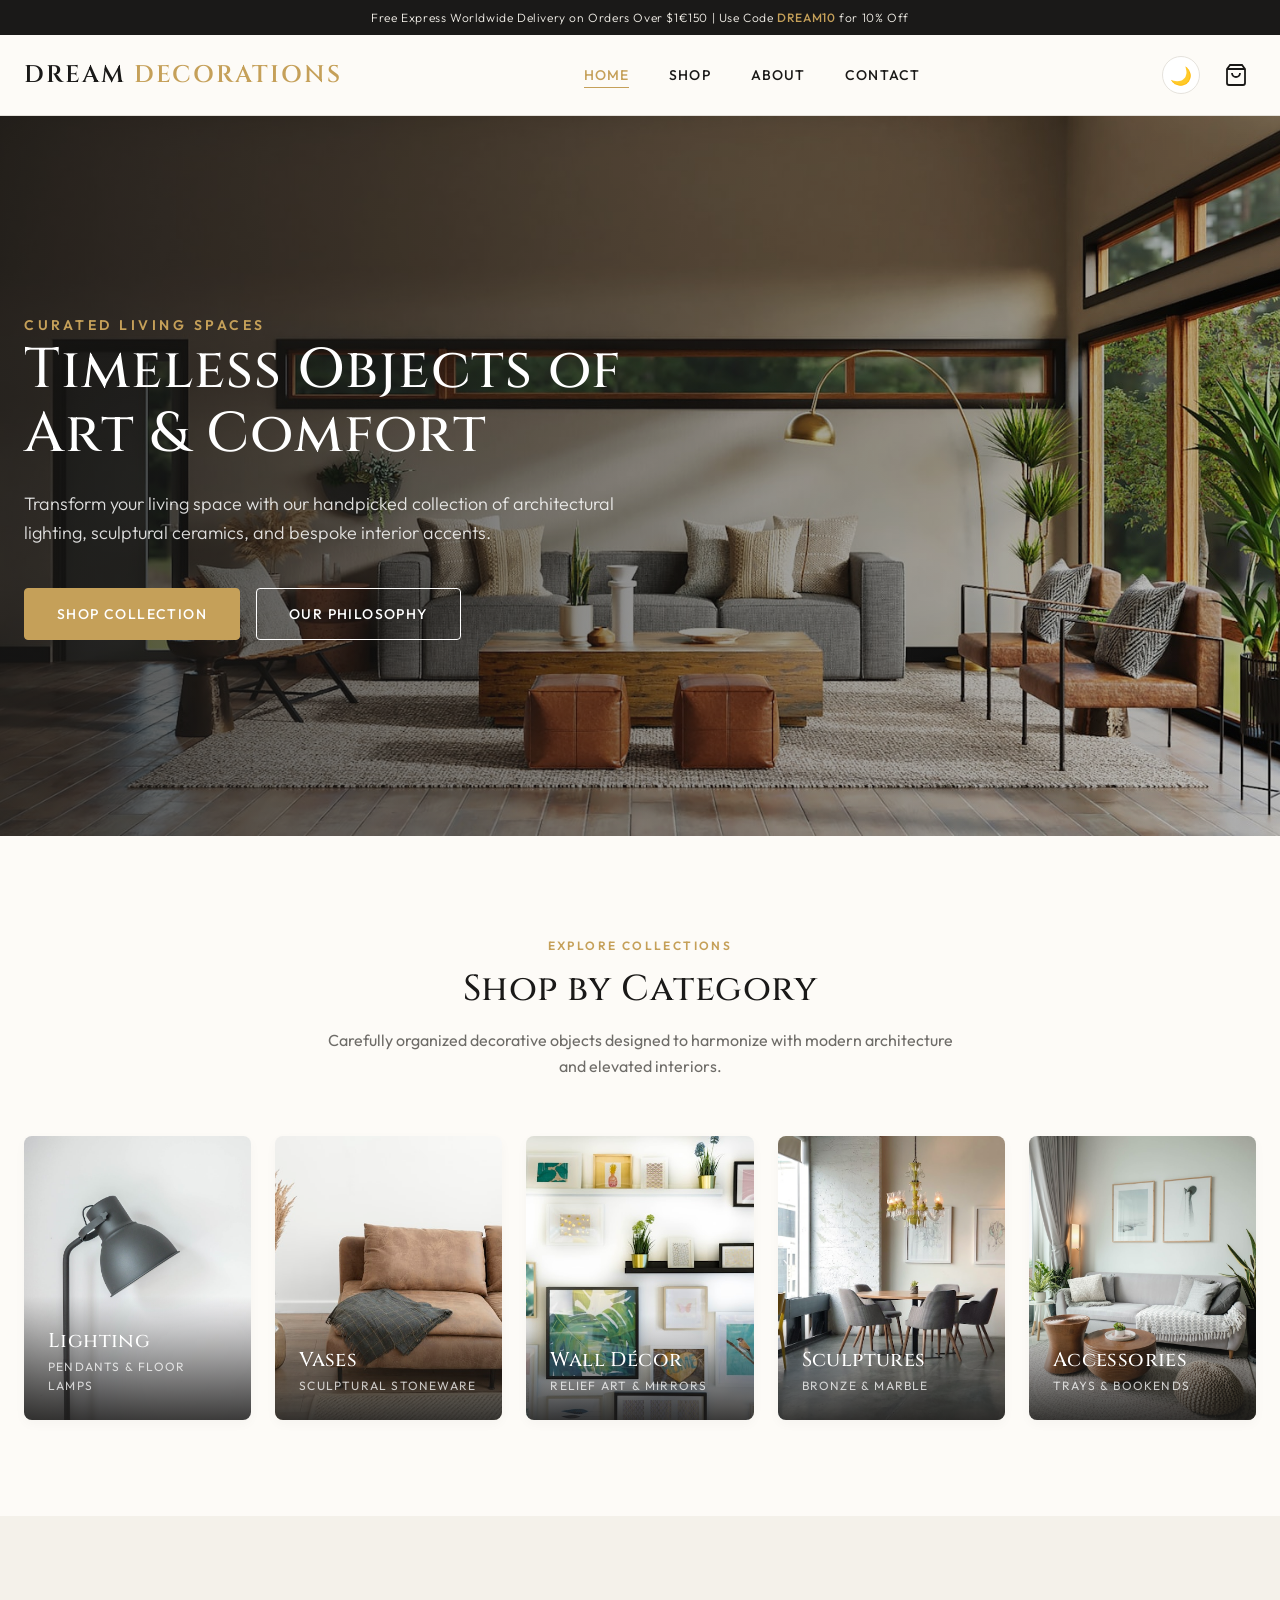
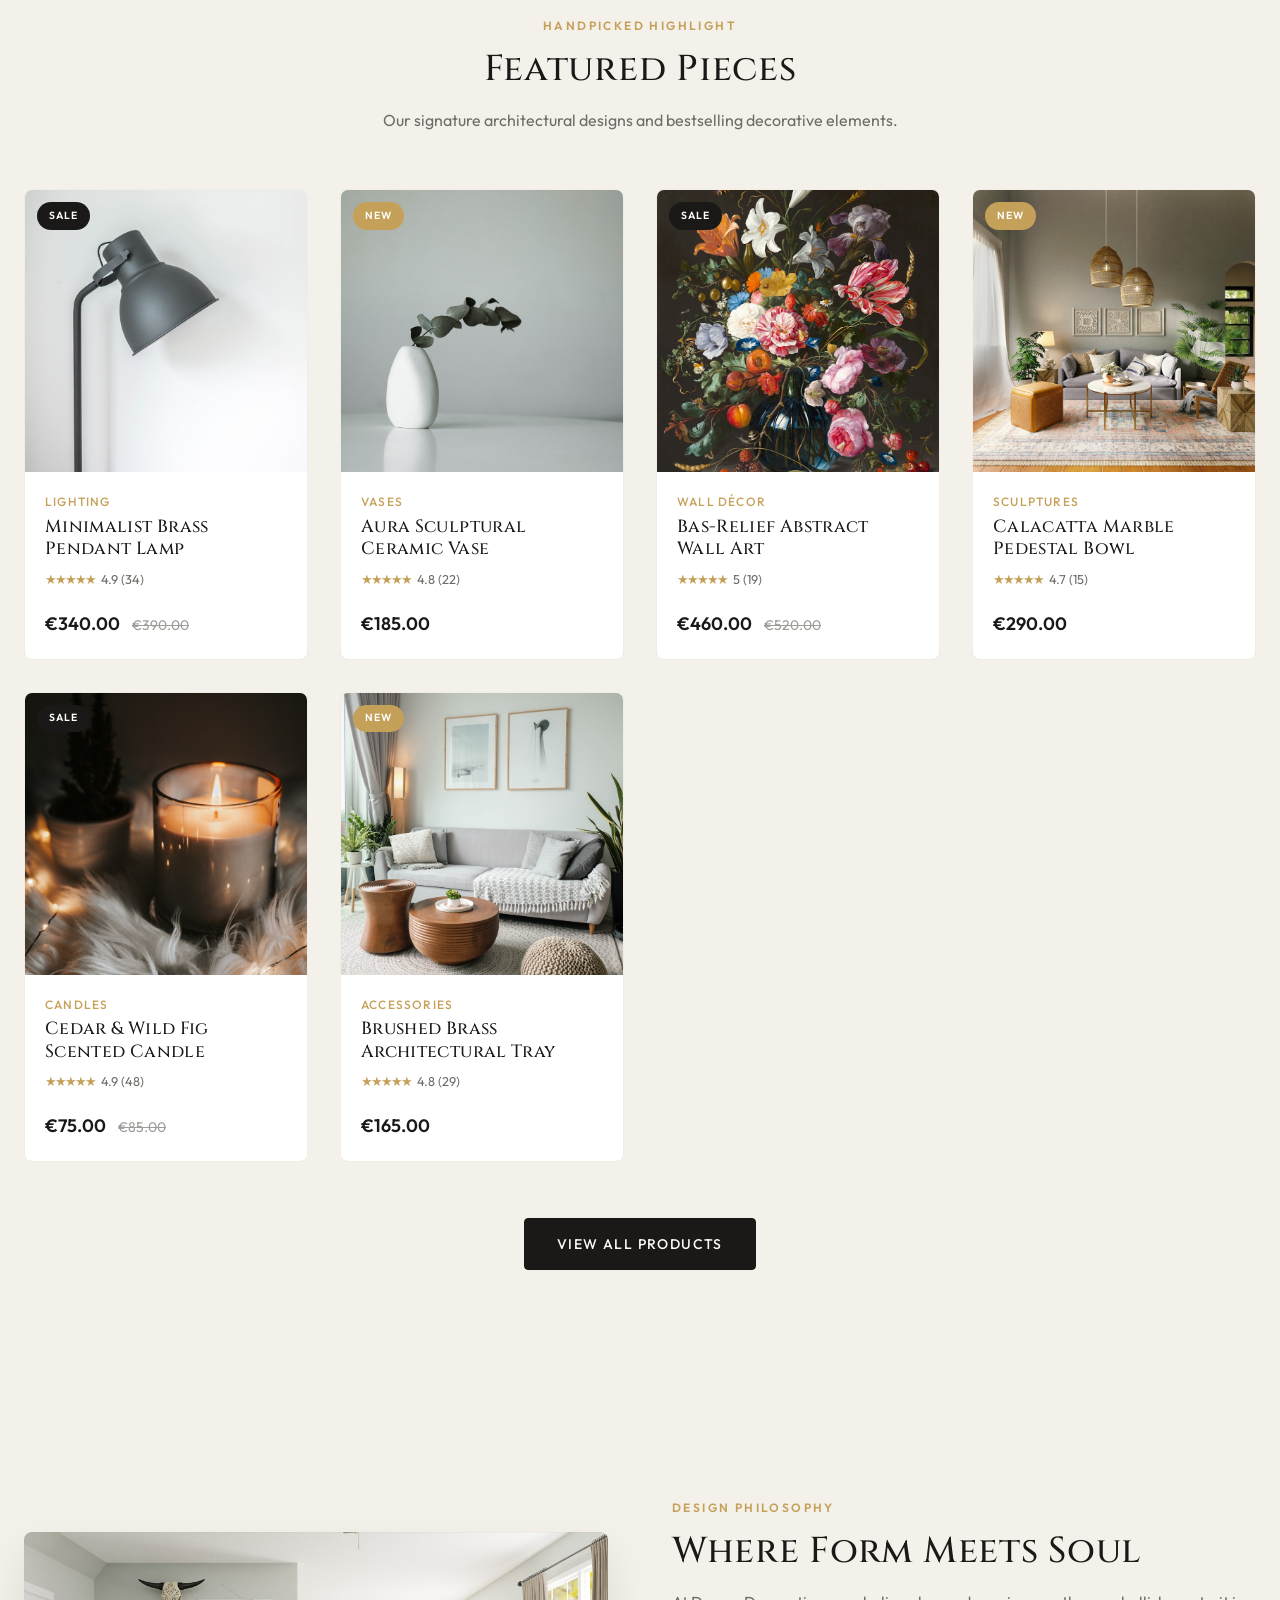
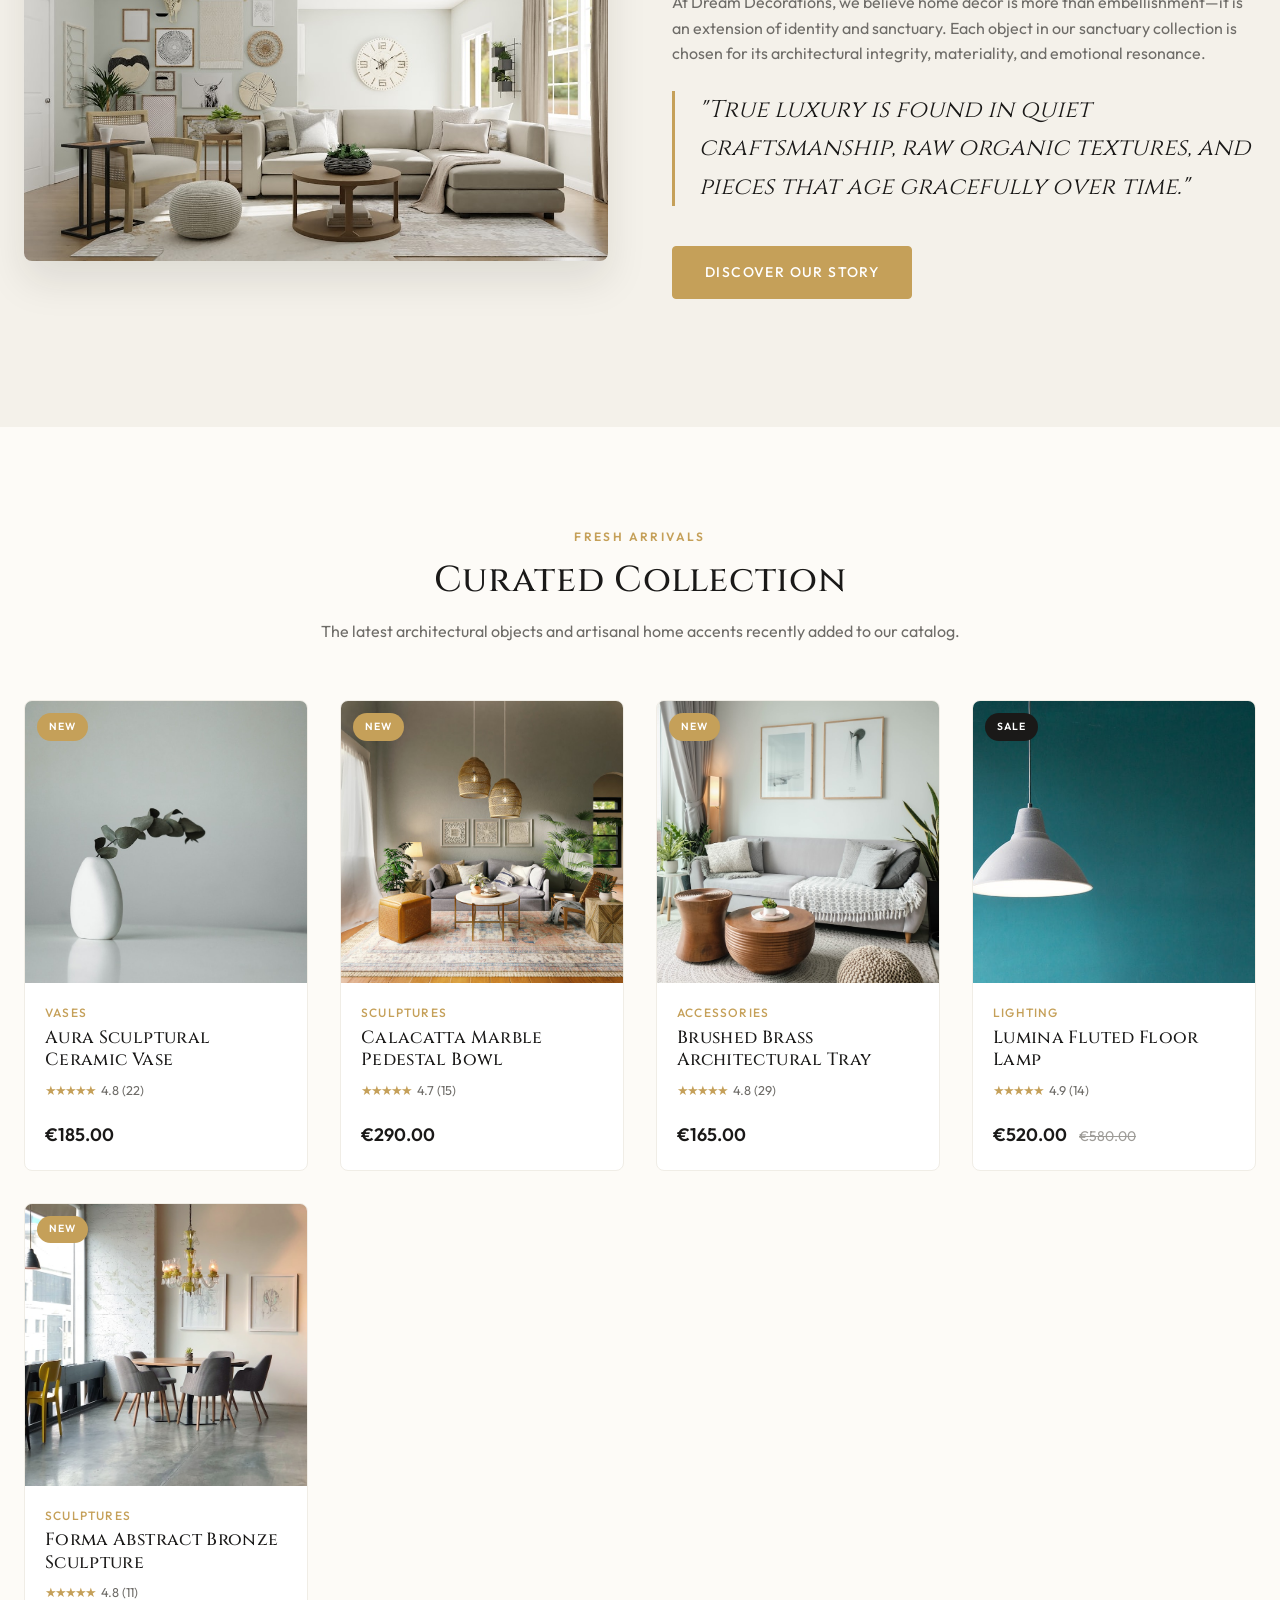
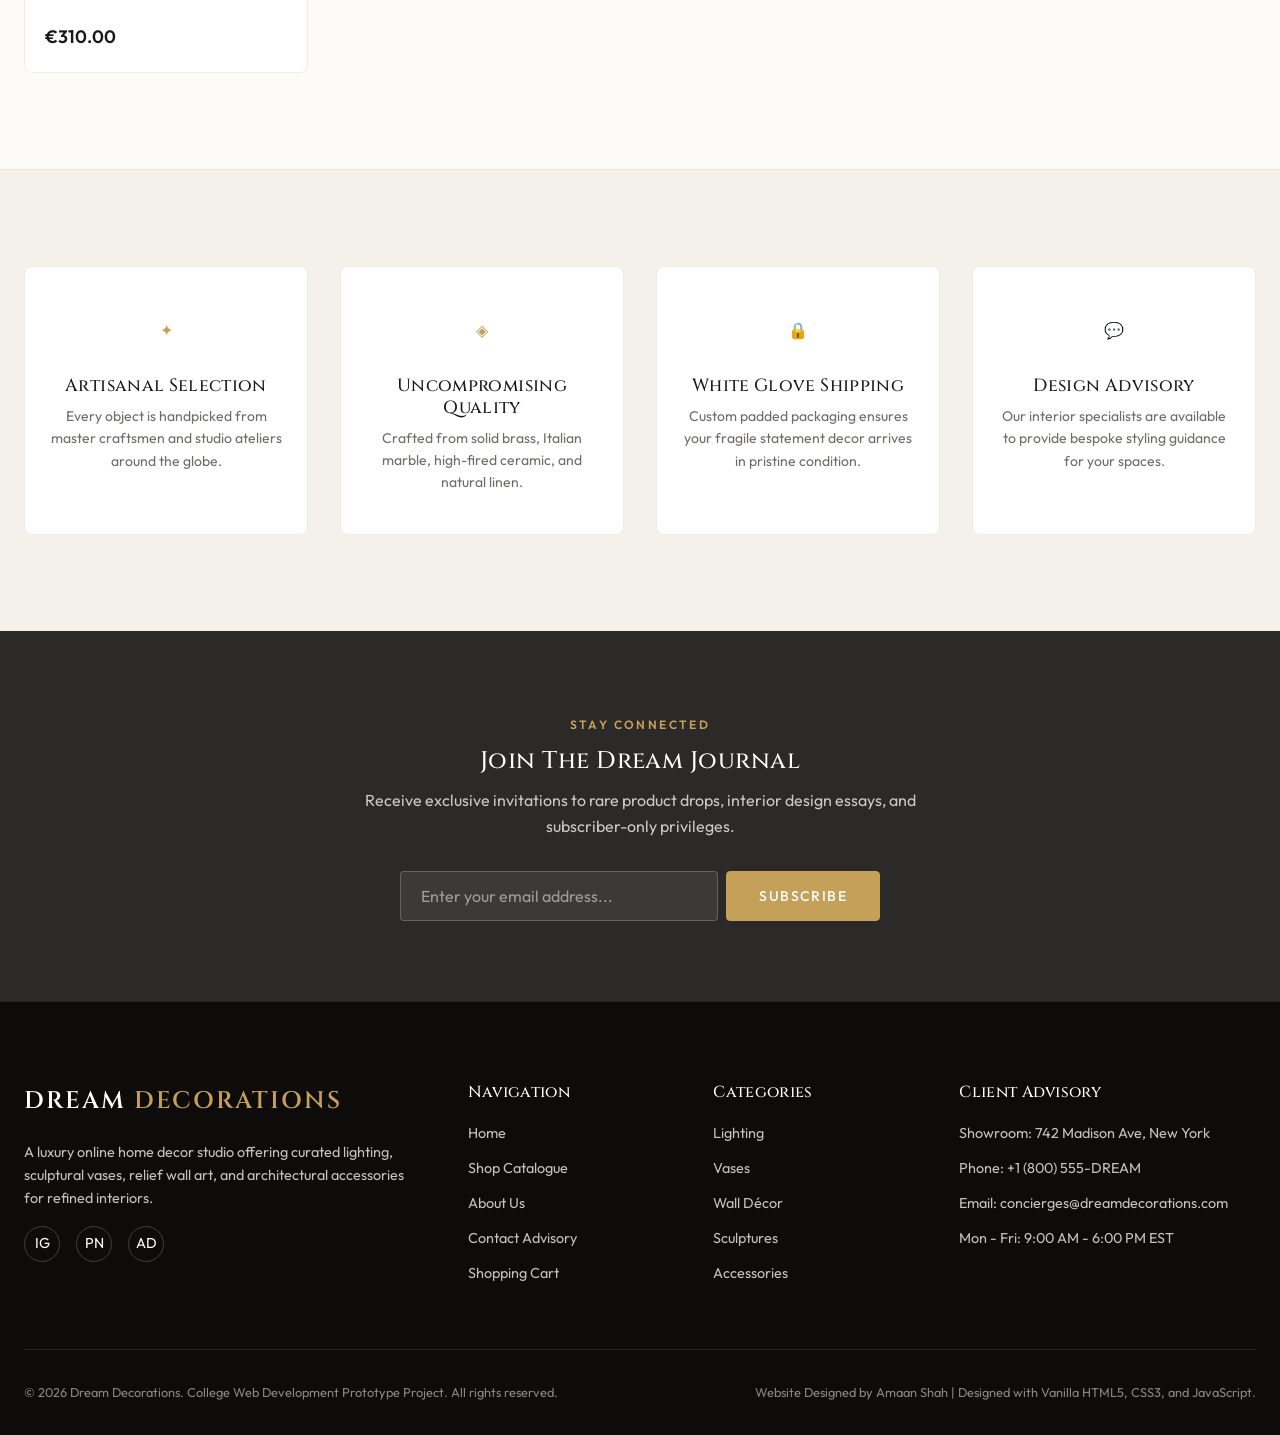
==== commit 82c8f28c: "Update website" ====
--- a/index.html
+++ b/index.html
@@ -11,7 +11,7 @@
 
     <!-- Announcement Bar -->
     <div class="top-bar">
-        Free Express Worldwide Delivery on Orders Over $150 | Use Code <strong>DREAM10</strong> for 10% Off
+        Free Express Worldwide Delivery on Orders Over $1€150 | Use Code <strong>DREAM10</strong> for 10% Off
     </div>
 
     <!-- Header Navigation -->
@@ -277,7 +277,7 @@
 
             <div class="footer-bottom">
                 <p>&copy; 2026 Dream Decorations. College Web Development Prototype Project. All rights reserved.</p>
-                <p>Designed with Vanilla HTML5, CSS3, and JavaScript.</p>
+                <p>Website Designed by Amaan Shah | Designed with Vanilla HTML5, CSS3, and JavaScript.</p>
             </div>
         </div>
     </footer>
